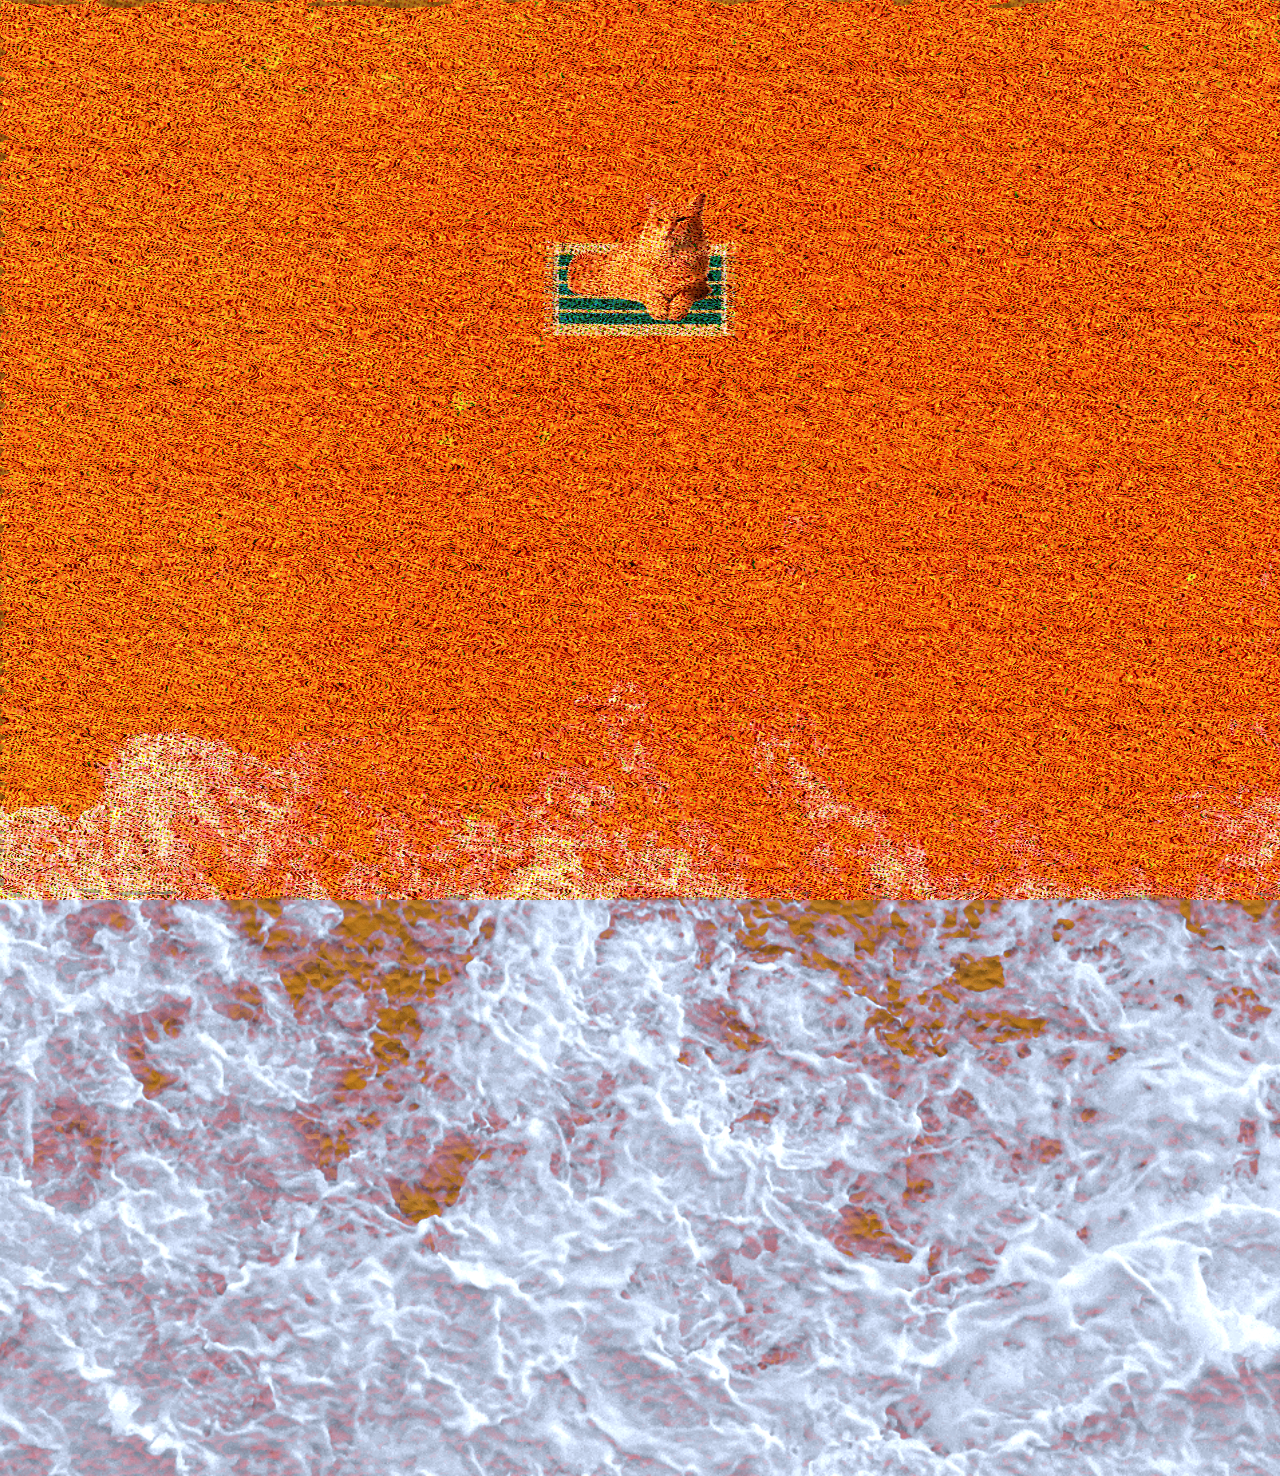
==== site3/beach.html @ fffd602a "already existing files" ====
<!DOCTYPE html>
<html lang="en">
<head>
  <meta charset="utf-8" />
  <meta name="viewport" content="width=device-width,initial-scale=1" />
  <title>let's go to the beach-each</title>

    <meta charset="utf-8" />
    <meta name="viewport" content="width=device-width,initial-scale=1" />
    <title>bitch</title>

    <link rel="stylesheet" href="beach.css">
</head>
<body>


    <svg width="0" height="0" aria-hidden="true" focusable="false">
    <filter id="wave" x="0%" y="0%" width="100%" height="100%">
      <feTurbulence id="turb" type="fractalNoise" baseFrequency="0.012 0.08" numOctaves="2" seed="3" result="noise">
        <animate attributeName="baseFrequency"
                 dur="6s"
                 values="0.012 0.08;0.02 0.11;0.012 0.08"
                 repeatCount="indefinite"/>
      </feTurbulence>
      <feDisplacementMap in="SourceGraphic" in2="noise" scale="25" xChannelSelector="R" yChannelSelector="G">
        <animate attributeName="scale"
                 dur="6s"
                 values="25;35;25"
                 repeatCount="indefinite"/>
      </feDisplacementMap>
    </filter>
  </svg>

     <audio autoplay loop>
  <source src="https://files.catbox.moe/5ter2t.mp3" type="audio/mpeg">
  </audio>
<img class="ocean" src="ocn.gif" alt="Ocean" />
<img class="towel" src="towel.webp" alt="Towel" />
<img class="car" src="car.png" alt="car" />
<a href="/site4/space.html">
  <img class="car" src="car.png" alt="car" />
</a>
<img class="overlay" src="overl2.jpg" alt="overlay" />
<img class="water" src="overl.jpg" alt="water" />
</body>
</html>
---- site3/beach.css ----
body {
  background-color: #000;
  background-image: url('/site3/sand.gif');
  background-repeat: repeat;
  background-position: 0 0;
  background-size: var(--tile-size);
  min-height: 100vh;
  overflow: hidden;
}

.water {
  position: fixed;
  inset: 0;                 
  width: 110%;
  height: 100vh;
  object-fit: cover;       
  mix-blend-mode: overlay;
  opacity: 90%;
  filter: url(#wave) saturate(100%) sepia(0.3) hue-rotate(150deg) brightness(1.2) contrast(1.5);
  animation: drift 14s ease-in-out infinite;
  will-change: filter, transform;
  pointer-events: none;

}

@keyframes drift {
  0%   { transform: translateX(0); }
  50%  { transform: translateX(-2%); }
  100% { transform: translateX(0); }
}

.water {
  animation: drift 14s ease-in-out infinite;
}

.ocean {
      position: absolute;
      bottom: 0;
      left: 50%;
      transform: translateX(-50%) translateY(60%);
      width: 100%; /* adjust as needed */
      mix-blend-mode: lighten;
      filter: saturate(0%) sepia(0.3) hue-rotate(180deg) brightness(0.9) contrast(1.9);
    }


    
.towel{
        position: absolute;
        scale: 1;
        top: 50%;
        left: 50%;
        transform: translate(-50%, -200%);
        width: 200px; /* adjust size as needed */
        mix-blend-mode: normal;
}

.car {
      position: absolute;
      top: 50%;
      left: 50%;
      transform: translate(-50%, -200%);
      width: 150px; /* adjust size as needed */
      mix-blend-mode: normal;
    }

.overlay{
      position: fixed;
      top: 0;
      left: 0;
      width: 100%;
      height: 100%;
      mix-blend-mode: multiply;
      opacity: 0.8;
      pointer-events: none;  /* allow clicks through */
}
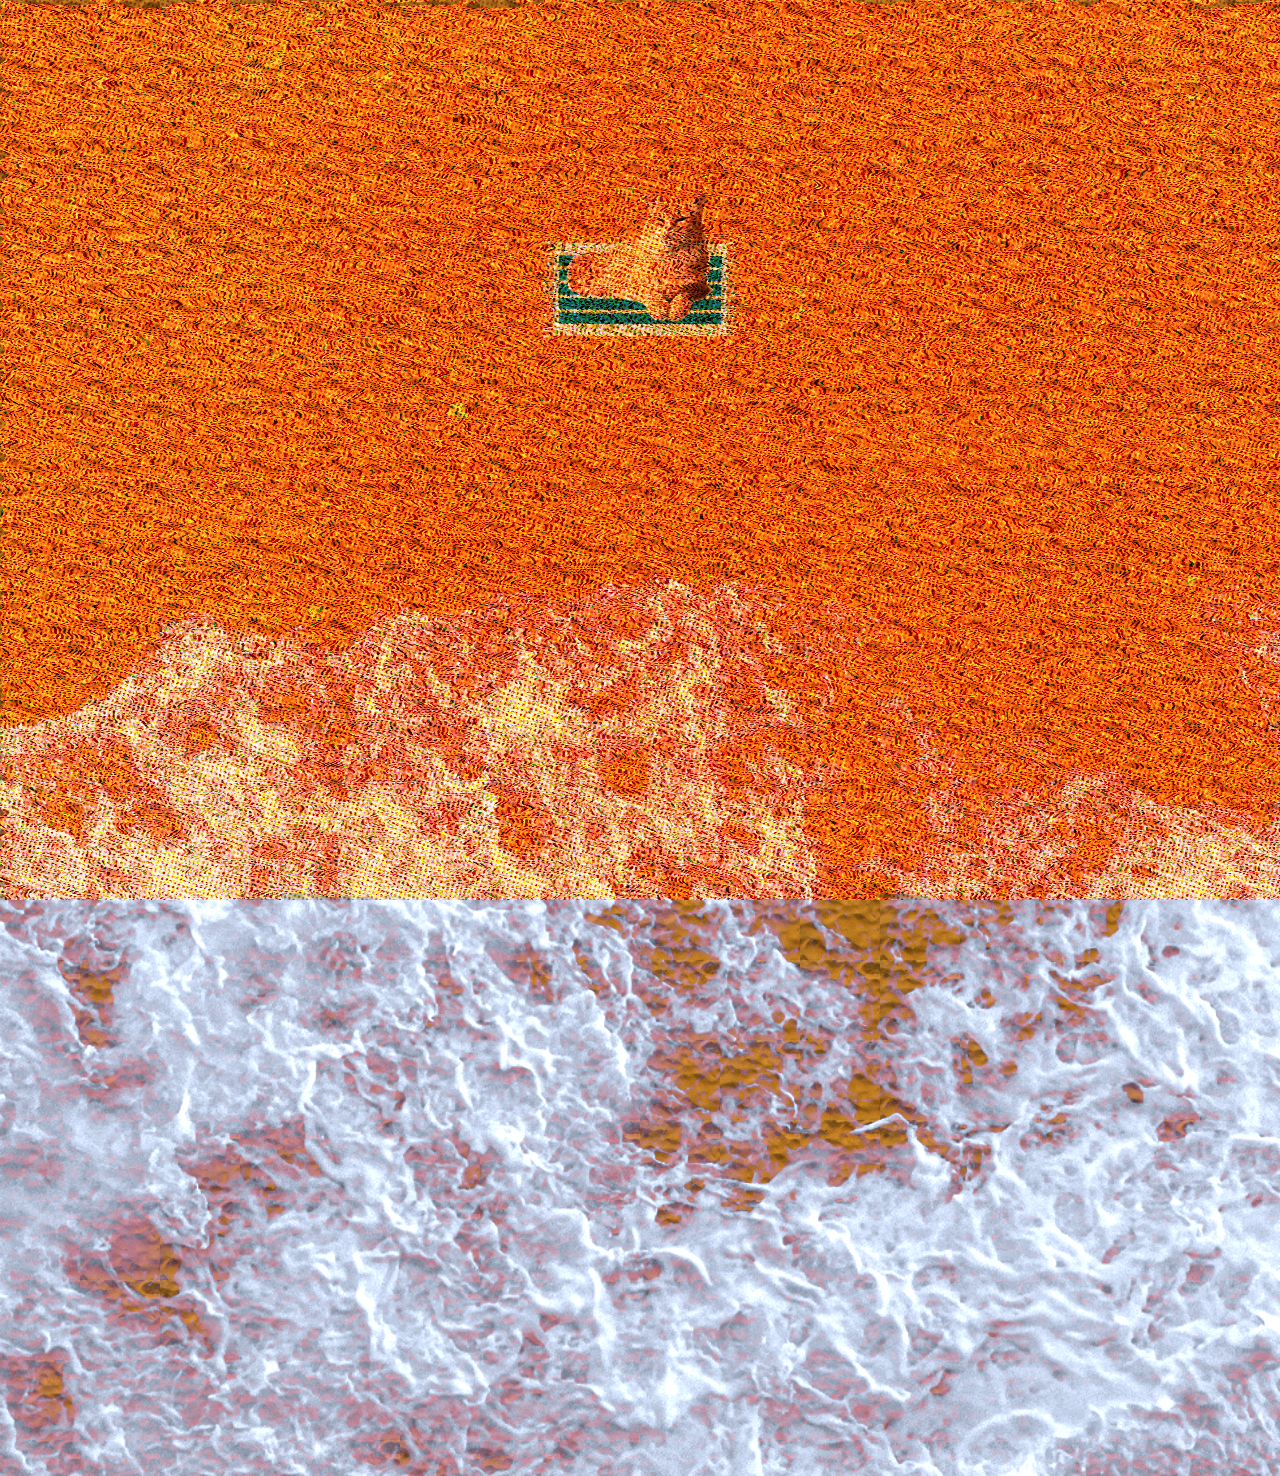
==== commit 43f1a9a3: "subdivised site4 / moved everything to /space" ====
--- a/site3/beach.html
+++ b/site3/beach.html
@@ -37,7 +37,7 @@
 <img class="ocean" src="ocn.gif" alt="Ocean" />
 <img class="towel" src="towel.webp" alt="Towel" />
 <img class="car" src="car.png" alt="car" />
-<a href="/site4/space.html">
+<a href="/site4/space/space.html">
   <img class="car" src="car.png" alt="car" />
 </a>
 <img class="overlay" src="overl2.jpg" alt="overlay" />
